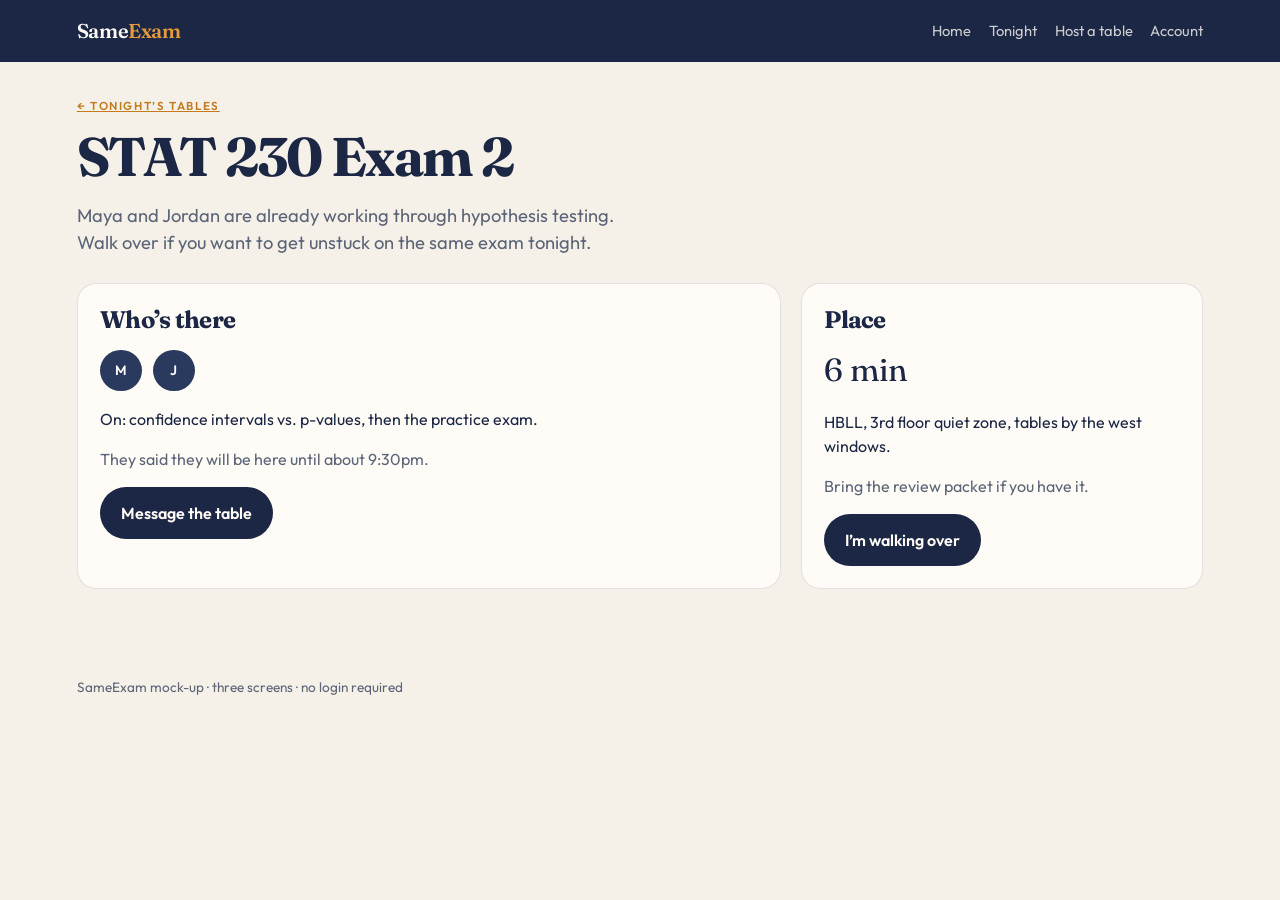
==== table.html @ d0ee442e "Add initial SameExam three-screen mock-up from the AI agent. Landing, tonight's tables, and table de" ====
<!DOCTYPE html>
<html lang="en">
  <head>
    <meta charset="UTF-8" />
    <meta name="viewport" content="width=device-width, initial-scale=1" />
    <title>Table — SameExam</title>
    <link rel="preconnect" href="https://fonts.googleapis.com" />
    <link rel="preconnect" href="https://fonts.gstatic.com" crossorigin />
    <link
      href="https://fonts.googleapis.com/css2?family=Fraunces:opsz,wght@9..144,500;9..144,650&family=Outfit:wght@400;500;600&display=swap"
      rel="stylesheet"
    />
    <link rel="stylesheet" href="css/styles.css" />
  </head>
  <body>
    <header class="topbar">
      <a class="wordmark" href="index.html">Same<span>Exam</span></a>
      <nav class="nav">
        <a href="index.html">Home</a>
        <a href="tonight.html">Tonight</a>
        <a href="tonight.html">Host a table</a>
        <a href="index.html">Account</a>
      </nav>
    </header>

    <main class="page">
      <p class="kicker"><a href="tonight.html">← Tonight’s tables</a></p>
      <h1 id="course">STAT 230 Exam 2</h1>
      <p class="lede" id="summary">
        Maya and Jordan are already working through hypothesis testing. Walk
        over if you want to get unstuck on the same exam tonight.
      </p>

      <div class="detail-grid">
        <section class="panel">
          <h2>Who’s there</h2>
          <div class="people-row" id="people">
            <div class="avatar">M</div>
            <div class="avatar">J</div>
          </div>
          <p id="working">On: confidence intervals vs. p-values, then the practice exam.</p>
          <p class="note">They said they will be here until about 9:30pm.</p>
          <a class="btn btn-primary" href="tonight.html">Message the table</a>
        </section>
        <aside class="panel">
          <h2>Place</h2>
          <p class="walk" id="walk">6 min</p>
          <p id="place">HBLL, 3rd floor quiet zone, tables by the west windows.</p>
          <p class="note">Bring the review packet if you have it.</p>
          <a class="btn btn-secondary" href="index.html">I’m walking over</a>
        </aside>
      </div>
    </main>

    <footer>SameExam mock-up · three screens · no login required</footer>
    <script>
      const tables = {
        stat230: {
          course: "STAT 230 Exam 2",
          summary:
            "Maya and Jordan are already working through hypothesis testing. Walk over if you want to get unstuck on the same exam tonight.",
          people: ["M", "J"],
          working:
            "On: confidence intervals vs. p-values, then the practice exam.",
          walk: "6 min",
          place: "HBLL, 3rd floor quiet zone, tables by the west windows.",
        },
        is201: {
          course: "IS 201 Midterm",
          summary:
            "Alec, Priya, and Sam are practicing ERDs. Walk over if you want to get unstuck on the same exam tonight.",
          people: ["A", "P", "S"],
          working: "On: entity relationships for the bookstore case, then old midterms.",
          walk: "3 min",
          place: "Tanner Building, 2nd floor lobby, the long table by the stairs.",
        },
        cell120: {
          course: "CELL 120 Unit 10",
          summary:
            "Hannah and Luke are reviewing muscle physiology. Walk over if you want to get unstuck on the same exam tonight.",
          people: ["H", "L"],
          working: "On: sliding filament + unit quiz mistakes.",
          walk: "8 min",
          place: "Life Sciences atrium, couches near the south doors.",
        },
      };

      const id = new URLSearchParams(location.search).get("id") || "stat230";
      const t = tables[id] || tables.stat230;
      document.title = t.course + " — SameExam";
      document.getElementById("course").textContent = t.course;
      document.getElementById("summary").textContent = t.summary;
      document.getElementById("working").textContent = t.working;
      document.getElementById("walk").textContent = t.walk;
      document.getElementById("place").textContent = t.place;
      document.getElementById("people").innerHTML = t.people
        .map((p) => '<div class="avatar">' + p + "</div>")
        .join("");
    </script>
  </body>
</html>
---- css/styles.css ----
:root {
  --navy: #1b2744;
  --navy-soft: #2a3a5e;
  --paper: #f6f1e8;
  --paper-2: #efe7d8;
  --ink: #1b2744;
  --muted: #5c6578;
  --amber: #e39a3c;
  --amber-dark: #c47b1e;
  --sage: #3f6b55;
  --white: #fffcf7;
  --line: rgba(27, 39, 68, 0.12);
  --shadow: 0 12px 32px rgba(27, 39, 68, 0.1);
}

* {
  box-sizing: border-box;
}

html,
body {
  margin: 0;
  padding: 0;
}

body {
  font-family: "Outfit", system-ui, sans-serif;
  color: var(--ink);
  background: var(--paper);
  line-height: 1.5;
  min-height: 100vh;
}

a {
  color: inherit;
}

.topbar {
  display: flex;
  align-items: center;
  justify-content: space-between;
  gap: 1rem;
  padding: 1rem 6vw;
  background: var(--navy);
  color: var(--white);
}

.wordmark {
  font-family: "Fraunces", Georgia, serif;
  font-weight: 600;
  font-size: 1.25rem;
  letter-spacing: -0.02em;
  text-decoration: none;
}

.wordmark span {
  color: var(--amber);
}

.nav {
  display: flex;
  flex-wrap: wrap;
  gap: 0.35rem 1.1rem;
  font-size: 0.92rem;
}

.nav a {
  text-decoration: none;
  color: rgba(255, 252, 247, 0.78);
}

.nav a:hover,
.nav a[aria-current="page"] {
  color: var(--white);
}

.hero {
  display: grid;
  grid-template-columns: 1.15fr 0.85fr;
  gap: 2.5rem;
  align-items: center;
  padding: 4rem 6vw 3rem;
}

.kicker {
  text-transform: uppercase;
  letter-spacing: 0.14em;
  font-size: 0.72rem;
  font-weight: 600;
  color: var(--amber-dark);
  margin: 0 0 0.75rem;
}

h1,
h2,
h3 {
  font-family: "Fraunces", Georgia, serif;
  letter-spacing: -0.03em;
  line-height: 1.15;
  margin: 0 0 0.8rem;
}

h1 {
  font-size: clamp(2.1rem, 4.5vw, 3.4rem);
}

.lede {
  font-size: 1.15rem;
  color: var(--muted);
  max-width: 36rem;
  margin: 0 0 1.6rem;
}

.cta-row {
  display: flex;
  flex-wrap: wrap;
  gap: 0.75rem;
  margin-bottom: 1rem;
}

.btn {
  display: inline-flex;
  align-items: center;
  justify-content: center;
  border-radius: 999px;
  padding: 0.8rem 1.25rem;
  text-decoration: none;
  font-weight: 600;
  border: 1.5px solid transparent;
}

.btn-primary,
.btn-secondary {
  background: var(--navy);
  color: var(--white);
}

.btn-ghost {
  background: transparent;
  border-color: var(--navy);
}

.signup {
  display: flex;
  gap: 0.5rem;
  margin-top: 1.25rem;
}

.signup input {
  flex: 1;
  border: 1.5px solid var(--line);
  background: var(--white);
  border-radius: 999px;
  padding: 0.75rem 1rem;
  font: inherit;
}

.hero-card {
  background: var(--white);
  border-radius: 1.5rem;
  padding: 1.4rem;
  box-shadow: var(--shadow);
}

.hero-card h3 {
  font-size: 1.1rem;
}

.features {
  display: grid;
  grid-template-columns: repeat(3, 1fr);
  gap: 1rem;
  padding: 0 6vw 4rem;
}

.feature {
  background: var(--white);
  padding: 1.2rem;
  border-radius: 1rem;
  border: 1px solid var(--line);
}

.page {
  padding: 2.2rem 6vw 4rem;
}

.page-head {
  max-width: 40rem;
  margin-bottom: 1.8rem;
}

.filters {
  display: flex;
  flex-wrap: wrap;
  gap: 0.5rem;
  margin: 1rem 0 1.5rem;
}

.chip {
  border: 1px solid var(--line);
  background: var(--white);
  border-radius: 999px;
  padding: 0.4rem 0.85rem;
  font: inherit;
  font-size: 0.9rem;
}

.chip.active {
  background: var(--navy);
  color: var(--white);
  border-color: var(--navy);
}

.table-list {
  display: grid;
  gap: 1rem;
}

.table-card {
  display: grid;
  grid-template-columns: 1fr auto;
  gap: 0.4rem 1rem;
  background: var(--white);
  padding: 1.2rem 1.3rem;
  border-radius: 1.1rem;
  text-decoration: none;
  border: 1px solid var(--line);
}

.table-card .meta,
.table-card .people,
.table-card .place {
  color: var(--muted);
  font-size: 0.92rem;
}

.badge {
  display: inline-block;
  background: #e7f2ea;
  color: var(--sage);
  font-size: 0.75rem;
  font-weight: 600;
  border-radius: 999px;
  padding: 0.25rem 0.6rem;
}

.detail-grid {
  display: grid;
  grid-template-columns: 1.4fr 0.8fr;
  gap: 1.25rem;
}

.panel {
  background: var(--white);
  border-radius: 1.2rem;
  padding: 1.4rem;
  border: 1px solid var(--line);
}

.people-row {
  display: flex;
  gap: 0.7rem;
  margin: 1rem 0;
}

.avatar {
  width: 2.6rem;
  height: 2.6rem;
  border-radius: 50%;
  background: var(--navy-soft);
  color: var(--white);
  display: grid;
  place-items: center;
  font-weight: 600;
  font-size: 0.85rem;
}

.walk {
  font-family: "Fraunces", Georgia, serif;
  font-size: 2rem;
  margin: 0.2rem 0;
}

.note {
  color: var(--muted);
}

footer {
  padding: 1.5rem 6vw 2.5rem;
  color: var(--muted);
  font-size: 0.85rem;
}

@media (max-width: 800px) {
  .hero,
  .features,
  .detail-grid,
  .table-card {
    grid-template-columns: 1fr;
  }

  .signup {
    flex-direction: column;
  }
}
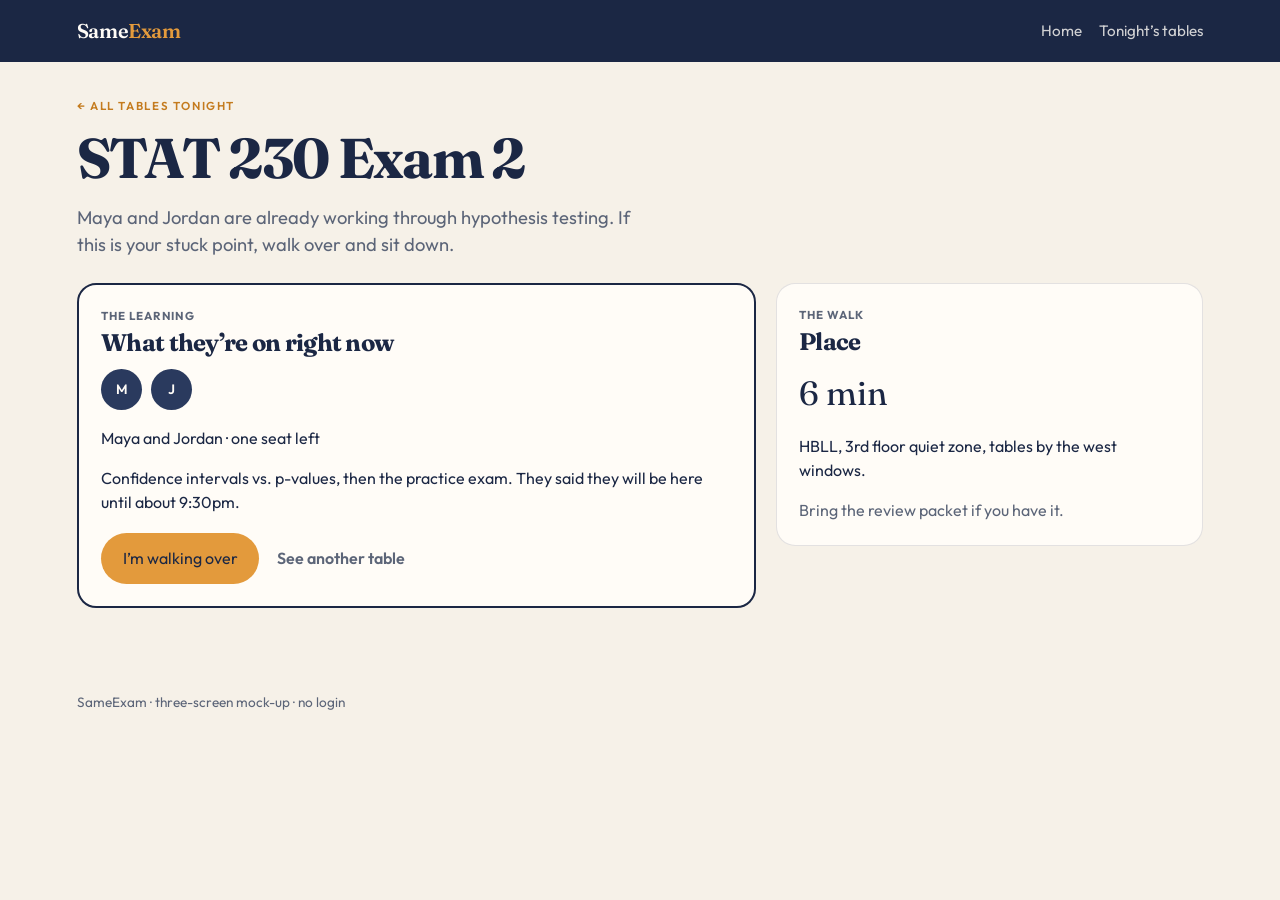
==== commit 26cc767f: "Revise landing and grouping so finding a table is the only first action. Remove competing host/accou" ====
--- a/table.html
+++ b/table.html
@@ -17,71 +17,88 @@
       <a class="wordmark" href="index.html">Same<span>Exam</span></a>
       <nav class="nav">
         <a href="index.html">Home</a>
-        <a href="tonight.html">Tonight</a>
-        <a href="tonight.html">Host a table</a>
-        <a href="index.html">Account</a>
+        <a href="tonight.html">Tonight’s tables</a>
       </nav>
     </header>
 
     <main class="page">
-      <p class="kicker"><a href="tonight.html">← Tonight’s tables</a></p>
+      <p class="kicker"><a href="tonight.html">← All tables tonight</a></p>
       <h1 id="course">STAT 230 Exam 2</h1>
       <p class="lede" id="summary">
-        Maya and Jordan are already working through hypothesis testing. Walk
-        over if you want to get unstuck on the same exam tonight.
+        Maya and Jordan are already working through hypothesis testing. If this
+        is your stuck point, walk over and sit down.
       </p>
 
       <div class="detail-grid">
-        <section class="panel">
-          <h2>Who’s there</h2>
+        <section class="panel panel-primary">
+          <p class="cluster-label">The learning</p>
+          <h2>What they’re on right now</h2>
           <div class="people-row" id="people">
             <div class="avatar">M</div>
             <div class="avatar">J</div>
           </div>
-          <p id="working">On: confidence intervals vs. p-values, then the practice exam.</p>
-          <p class="note">They said they will be here until about 9:30pm.</p>
-          <a class="btn btn-primary" href="tonight.html">Message the table</a>
+          <p id="who">Maya and Jordan · one seat left</p>
+          <p id="working">
+            Confidence intervals vs. p-values, then the practice exam. They
+            said they will be here until about 9:30pm.
+          </p>
+          <div class="actions">
+            <a class="btn btn-primary" id="walk-btn" href="#going">I’m walking over</a>
+            <a class="btn-quiet" href="tonight.html">See another table</a>
+          </div>
+          <p class="note" id="going" hidden>
+            You’re in. No account — just go sit down with them.
+          </p>
         </section>
+
         <aside class="panel">
+          <p class="cluster-label">The walk</p>
           <h2>Place</h2>
           <p class="walk" id="walk">6 min</p>
           <p id="place">HBLL, 3rd floor quiet zone, tables by the west windows.</p>
-          <p class="note">Bring the review packet if you have it.</p>
-          <a class="btn btn-secondary" href="index.html">I’m walking over</a>
+          <p class="note" id="tip">Bring the review packet if you have it.</p>
         </aside>
       </div>
     </main>
 
-    <footer>SameExam mock-up · three screens · no login required</footer>
+    <footer>SameExam · three-screen mock-up · no login</footer>
     <script>
       const tables = {
         stat230: {
           course: "STAT 230 Exam 2",
           summary:
-            "Maya and Jordan are already working through hypothesis testing. Walk over if you want to get unstuck on the same exam tonight.",
+            "Maya and Jordan are already working through hypothesis testing. If this is your stuck point, walk over and sit down.",
           people: ["M", "J"],
+          who: "Maya and Jordan · one seat left",
           working:
-            "On: confidence intervals vs. p-values, then the practice exam.",
+            "Confidence intervals vs. p-values, then the practice exam. They said they will be here until about 9:30pm.",
           walk: "6 min",
           place: "HBLL, 3rd floor quiet zone, tables by the west windows.",
+          tip: "Bring the review packet if you have it.",
         },
         is201: {
           course: "IS 201 Midterm",
           summary:
-            "Alec, Priya, and Sam are practicing ERDs. Walk over if you want to get unstuck on the same exam tonight.",
+            "Alec, Priya, and Sam are practicing ERDs. If this is your stuck point, walk over and sit down.",
           people: ["A", "P", "S"],
-          working: "On: entity relationships for the bookstore case, then old midterms.",
+          who: "Alec, Priya, and Sam · table is open",
+          working:
+            "Entity relationships for the bookstore case, then old midterms. Here until about 9pm.",
           walk: "3 min",
           place: "Tanner Building, 2nd floor lobby, the long table by the stairs.",
+          tip: "Bring the case packet if you have it.",
         },
         cell120: {
           course: "CELL 120 Unit 10",
           summary:
-            "Hannah and Luke are reviewing muscle physiology. Walk over if you want to get unstuck on the same exam tonight.",
+            "Hannah and Luke are reviewing muscle physiology. If this is your stuck point, walk over and sit down.",
           people: ["H", "L"],
-          working: "On: sliding filament + unit quiz mistakes.",
+          who: "Hannah and Luke · two seats left",
+          working:
+            "Sliding filament plus last week’s quiz mistakes. Here until about 10pm.",
           walk: "8 min",
           place: "Life Sciences atrium, couches near the south doors.",
+          tip: "Bring Unit 10 notes if you have them.",
         },
       };
 
@@ -90,12 +107,25 @@
       document.title = t.course + " — SameExam";
       document.getElementById("course").textContent = t.course;
       document.getElementById("summary").textContent = t.summary;
+      document.getElementById("who").textContent = t.who;
       document.getElementById("working").textContent = t.working;
       document.getElementById("walk").textContent = t.walk;
       document.getElementById("place").textContent = t.place;
+      document.getElementById("tip").textContent = t.tip;
       document.getElementById("people").innerHTML = t.people
         .map((p) => '<div class="avatar">' + p + "</div>")
         .join("");
+
+      document.getElementById("walk-btn").addEventListener("click", (e) => {
+        e.preventDefault();
+        const note = document.getElementById("going");
+        note.hidden = false;
+        note.textContent =
+          "You’re walking over. They are on " +
+          t.course +
+          " — sit down and get unstuck.";
+        note.scrollIntoView({ behavior: "smooth", block: "nearest" });
+      });
     </script>
   </body>
 </html>
--- a/css/styles.css
+++ b/css/styles.css
@@ -2,15 +2,15 @@
   --navy: #1b2744;
   --navy-soft: #2a3a5e;
   --paper: #f6f1e8;
-  --paper-2: #efe7d8;
   --ink: #1b2744;
   --muted: #5c6578;
   --amber: #e39a3c;
   --amber-dark: #c47b1e;
   --sage: #3f6b55;
+  --sage-bg: #e7f2ea;
   --white: #fffcf7;
   --line: rgba(27, 39, 68, 0.12);
-  --shadow: 0 12px 32px rgba(27, 39, 68, 0.1);
+  --shadow: 0 14px 36px rgba(27, 39, 68, 0.1);
 }
 
 * {
@@ -59,14 +59,13 @@
 
 .nav {
   display: flex;
-  flex-wrap: wrap;
-  gap: 0.35rem 1.1rem;
-  font-size: 0.92rem;
+  gap: 1.1rem;
+  font-size: 0.95rem;
 }
 
 .nav a {
   text-decoration: none;
-  color: rgba(255, 252, 247, 0.78);
+  color: rgba(255, 252, 247, 0.8);
 }
 
 .nav a:hover,
@@ -76,10 +75,10 @@
 
 .hero {
   display: grid;
-  grid-template-columns: 1.15fr 0.85fr;
-  gap: 2.5rem;
+  grid-template-columns: 1.2fr 0.8fr;
+  gap: 2.75rem;
   align-items: center;
-  padding: 4rem 6vw 3rem;
+  padding: 4.2rem 6vw 2.2rem;
 }
 
 .kicker {
@@ -89,6 +88,10 @@
   font-weight: 600;
   color: var(--amber-dark);
   margin: 0 0 0.75rem;
+}
+
+.kicker a {
+  text-decoration: none;
 }
 
 h1,
@@ -101,21 +104,14 @@
 }
 
 h1 {
-  font-size: clamp(2.1rem, 4.5vw, 3.4rem);
+  font-size: clamp(2.15rem, 4.6vw, 3.5rem);
 }
 
 .lede {
   font-size: 1.15rem;
   color: var(--muted);
   max-width: 36rem;
-  margin: 0 0 1.6rem;
-}
-
-.cta-row {
-  display: flex;
-  flex-wrap: wrap;
-  gap: 0.75rem;
-  margin-bottom: 1rem;
+  margin: 0 0 1.5rem;
 }
 
 .btn {
@@ -123,61 +119,80 @@
   align-items: center;
   justify-content: center;
   border-radius: 999px;
-  padding: 0.8rem 1.25rem;
-  text-decoration: none;
-  font-weight: 600;
-  border: 1.5px solid transparent;
-}
-
-.btn-primary,
-.btn-secondary {
-  background: var(--navy);
-  color: var(--white);
-}
-
-.btn-ghost {
-  background: transparent;
-  border-color: var(--navy);
-}
-
-.signup {
-  display: flex;
-  gap: 0.5rem;
-  margin-top: 1.25rem;
-}
-
-.signup input {
-  flex: 1;
-  border: 1.5px solid var(--line);
+  padding: 0.85rem 1.35rem;
+  text-decoration: none;
+  font-weight: 600;
+  border: 0;
+  font: inherit;
+  cursor: pointer;
+}
+
+.btn-primary {
+  background: var(--amber);
+  color: var(--navy);
+}
+
+.btn-primary:hover {
+  background: #ebb056;
+}
+
+.btn-quiet {
+  color: var(--muted);
+  text-decoration: none;
+  font-weight: 600;
+}
+
+.support {
+  margin: 1rem 0 0;
+  color: var(--muted);
+  font-size: 0.95rem;
+}
+
+.preview {
   background: var(--white);
-  border-radius: 999px;
-  padding: 0.75rem 1rem;
-  font: inherit;
-}
-
-.hero-card {
-  background: var(--white);
-  border-radius: 1.5rem;
-  padding: 1.4rem;
+  border-radius: 1.4rem;
+  padding: 0;
   box-shadow: var(--shadow);
-}
-
-.hero-card h3 {
-  font-size: 1.1rem;
-}
-
-.features {
-  display: grid;
-  grid-template-columns: repeat(3, 1fr);
-  gap: 1rem;
-  padding: 0 6vw 4rem;
-}
-
-.feature {
-  background: var(--white);
-  padding: 1.2rem;
-  border-radius: 1rem;
+  overflow: hidden;
+  text-decoration: none;
+  display: block;
   border: 1px solid var(--line);
+}
+
+.preview-label {
+  background: var(--sage-bg);
+  color: var(--sage);
+  font-size: 0.75rem;
+  font-weight: 700;
+  letter-spacing: 0.08em;
+  text-transform: uppercase;
+  padding: 0.7rem 1.3rem;
+}
+
+.preview-body {
+  padding: 1.2rem 1.3rem 1.35rem;
+}
+
+.preview h3 {
+  font-size: 1.35rem;
+  margin-bottom: 0.35rem;
+}
+
+.cluster {
+  margin: 0.85rem 0 0;
+}
+
+.cluster-label {
+  font-size: 0.72rem;
+  font-weight: 700;
+  letter-spacing: 0.08em;
+  text-transform: uppercase;
+  color: var(--muted);
+  margin: 0 0 0.25rem;
+}
+
+.cluster p {
+  margin: 0;
 }
 
 .page {
@@ -186,14 +201,14 @@
 
 .page-head {
   max-width: 40rem;
-  margin-bottom: 1.8rem;
+  margin-bottom: 0.5rem;
 }
 
 .filters {
   display: flex;
   flex-wrap: wrap;
   gap: 0.5rem;
-  margin: 1rem 0 1.5rem;
+  margin: 1rem 0 1.6rem;
 }
 
 .chip {
@@ -203,6 +218,7 @@
   padding: 0.4rem 0.85rem;
   font: inherit;
   font-size: 0.9rem;
+  cursor: pointer;
 }
 
 .chip.active {
@@ -219,35 +235,45 @@
 .table-card {
   display: grid;
   grid-template-columns: 1fr auto;
-  gap: 0.4rem 1rem;
+  gap: 0.15rem 1.2rem;
   background: var(--white);
-  padding: 1.2rem 1.3rem;
-  border-radius: 1.1rem;
+  padding: 1.2rem 1.3rem 1.3rem;
+  border-radius: 1.15rem;
   text-decoration: none;
   border: 1px solid var(--line);
 }
 
-.table-card .meta,
-.table-card .people,
-.table-card .place {
-  color: var(--muted);
-  font-size: 0.92rem;
+.table-card h2 {
+  margin: 0;
+  font-size: 1.45rem;
 }
 
 .badge {
   display: inline-block;
-  background: #e7f2ea;
+  align-self: start;
+  background: var(--sage-bg);
   color: var(--sage);
   font-size: 0.75rem;
-  font-weight: 600;
+  font-weight: 700;
   border-radius: 999px;
-  padding: 0.25rem 0.6rem;
+  padding: 0.28rem 0.65rem;
+}
+
+.card-clusters {
+  grid-column: 1 / -1;
+  display: grid;
+  grid-template-columns: 1fr 1fr;
+  gap: 0.9rem 1.5rem;
+  margin-top: 0.85rem;
+  padding-top: 0.9rem;
+  border-top: 1px solid var(--line);
 }
 
 .detail-grid {
   display: grid;
-  grid-template-columns: 1.4fr 0.8fr;
+  grid-template-columns: 1.35fr 0.85fr;
   gap: 1.25rem;
+  align-items: start;
 }
 
 .panel {
@@ -257,15 +283,19 @@
   border: 1px solid var(--line);
 }
 
+.panel-primary {
+  border: 2px solid var(--navy);
+}
+
 .people-row {
   display: flex;
-  gap: 0.7rem;
-  margin: 1rem 0;
+  gap: 0.55rem;
+  margin: 0.35rem 0 0.8rem;
 }
 
 .avatar {
-  width: 2.6rem;
-  height: 2.6rem;
+  width: 2.55rem;
+  height: 2.55rem;
   border-radius: 50%;
   background: var(--navy-soft);
   color: var(--white);
@@ -277,29 +307,34 @@
 
 .walk {
   font-family: "Fraunces", Georgia, serif;
-  font-size: 2rem;
-  margin: 0.2rem 0;
+  font-size: 2.1rem;
+  margin: 0.15rem 0 0.35rem;
 }
 
 .note {
   color: var(--muted);
+  margin: 0.4rem 0 0;
+}
+
+.actions {
+  display: flex;
+  flex-wrap: wrap;
+  align-items: center;
+  gap: 0.9rem 1.1rem;
+  margin-top: 1.2rem;
 }
 
 footer {
-  padding: 1.5rem 6vw 2.5rem;
+  padding: 1.2rem 6vw 2.4rem;
   color: var(--muted);
   font-size: 0.85rem;
 }
 
 @media (max-width: 800px) {
   .hero,
-  .features,
   .detail-grid,
+  .card-clusters,
   .table-card {
     grid-template-columns: 1fr;
   }
-
-  .signup {
-    flex-direction: column;
-  }
-}
+}
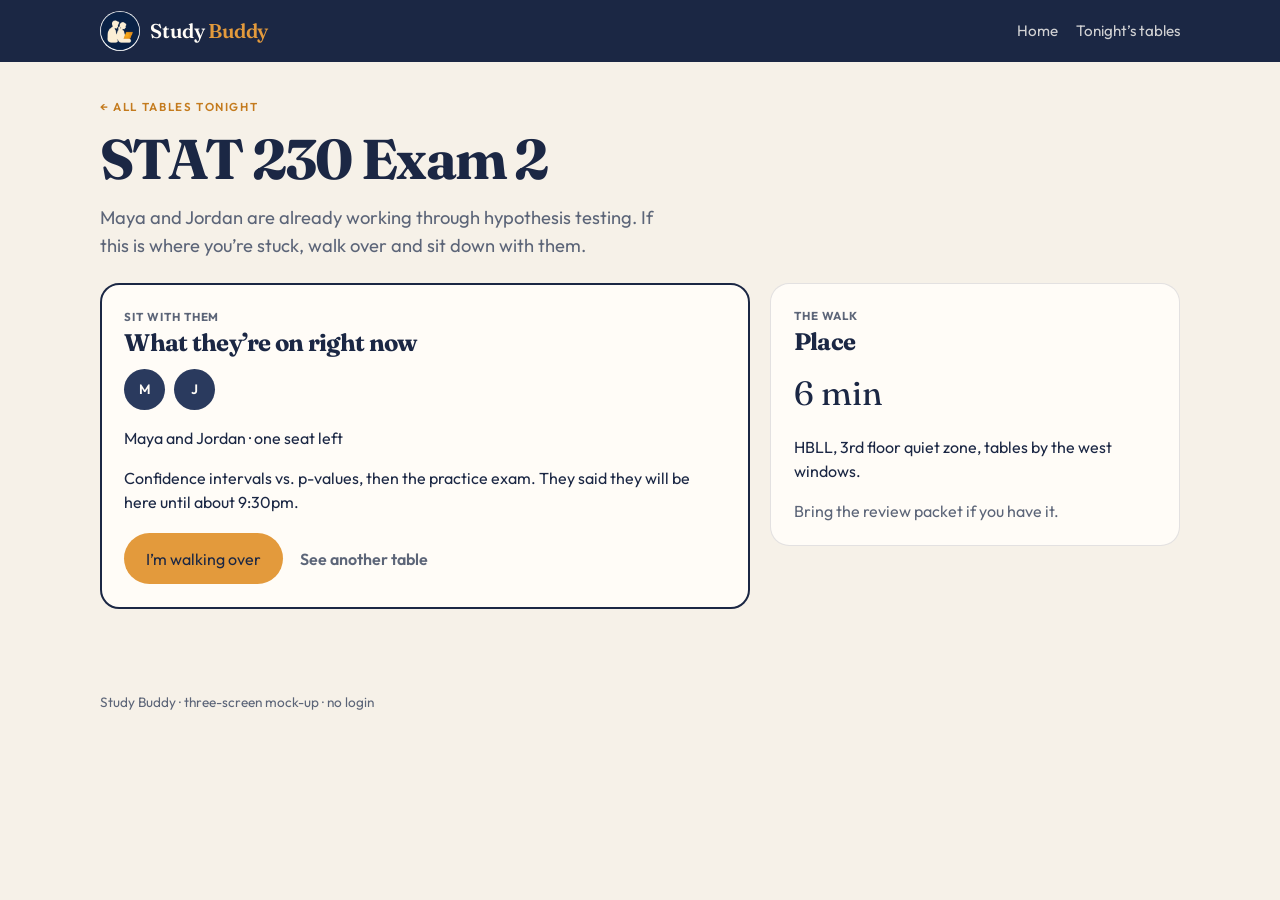
==== commit db761eee: "Rebrand to Study Buddy and rewrite the need around who to turn to. Add the approved two-person logo," ====
--- a/table.html
+++ b/table.html
@@ -3,7 +3,7 @@
   <head>
     <meta charset="UTF-8" />
     <meta name="viewport" content="width=device-width, initial-scale=1" />
-    <title>Table — SameExam</title>
+    <title>Table — Study Buddy</title>
     <link rel="preconnect" href="https://fonts.googleapis.com" />
     <link rel="preconnect" href="https://fonts.gstatic.com" crossorigin />
     <link
@@ -14,24 +14,29 @@
   </head>
   <body>
     <header class="topbar">
-      <a class="wordmark" href="index.html">Same<span>Exam</span></a>
-      <nav class="nav">
-        <a href="index.html">Home</a>
-        <a href="tonight.html">Tonight’s tables</a>
-      </nav>
+      <div class="wrap bar-inner">
+        <a class="brand" href="index.html">
+          <img class="logo" src="img/logo.png" alt="" width="40" height="40" />
+          <span class="wordmark">Study <span>Buddy</span></span>
+        </a>
+        <nav class="nav">
+          <a href="index.html">Home</a>
+          <a href="tonight.html">Tonight’s tables</a>
+        </nav>
+      </div>
     </header>
 
-    <main class="page">
+    <main class="page wrap">
       <p class="kicker"><a href="tonight.html">← All tables tonight</a></p>
       <h1 id="course">STAT 230 Exam 2</h1>
       <p class="lede" id="summary">
         Maya and Jordan are already working through hypothesis testing. If this
-        is your stuck point, walk over and sit down.
+        is where you’re stuck, walk over and sit down with them.
       </p>
 
       <div class="detail-grid">
         <section class="panel panel-primary">
-          <p class="cluster-label">The learning</p>
+          <p class="cluster-label">Sit with them</p>
           <h2>What they’re on right now</h2>
           <div class="people-row" id="people">
             <div class="avatar">M</div>
@@ -61,13 +66,13 @@
       </div>
     </main>
 
-    <footer>SameExam · three-screen mock-up · no login</footer>
+    <footer class="wrap">Study Buddy · three-screen mock-up · no login</footer>
     <script>
       const tables = {
         stat230: {
           course: "STAT 230 Exam 2",
           summary:
-            "Maya and Jordan are already working through hypothesis testing. If this is your stuck point, walk over and sit down.",
+            "Maya and Jordan are already working through hypothesis testing. If this is where you’re stuck, walk over and sit down with them.",
           people: ["M", "J"],
           who: "Maya and Jordan · one seat left",
           working:
@@ -79,7 +84,7 @@
         is201: {
           course: "IS 201 Midterm",
           summary:
-            "Alec, Priya, and Sam are practicing ERDs. If this is your stuck point, walk over and sit down.",
+            "Alec, Priya, and Sam are practicing ERDs. If this is where you’re stuck, walk over and sit down with them.",
           people: ["A", "P", "S"],
           who: "Alec, Priya, and Sam · table is open",
           working:
@@ -91,7 +96,7 @@
         cell120: {
           course: "CELL 120 Unit 10",
           summary:
-            "Hannah and Luke are reviewing muscle physiology. If this is your stuck point, walk over and sit down.",
+            "Hannah and Luke are reviewing muscle physiology. If this is where you’re stuck, walk over and sit down with them.",
           people: ["H", "L"],
           who: "Hannah and Luke · two seats left",
           working:
@@ -104,7 +109,7 @@
 
       const id = new URLSearchParams(location.search).get("id") || "stat230";
       const t = tables[id] || tables.stat230;
-      document.title = t.course + " — SameExam";
+      document.title = t.course + " — Study Buddy";
       document.getElementById("course").textContent = t.course;
       document.getElementById("summary").textContent = t.summary;
       document.getElementById("who").textContent = t.who;
@@ -121,9 +126,9 @@
         const note = document.getElementById("going");
         note.hidden = false;
         note.textContent =
-          "You’re walking over. They are on " +
+          "You’re walking over. Sit down with them and get unstuck on " +
           t.course +
-          " — sit down and get unstuck.";
+          ".";
         note.scrollIntoView({ behavior: "smooth", block: "nearest" });
       });
     </script>
--- a/css/styles.css
+++ b/css/styles.css
@@ -35,14 +35,38 @@
   color: inherit;
 }
 
+.wrap {
+  width: min(1080px, calc(100% - 8vw));
+  margin-left: auto;
+  margin-right: auto;
+}
+
 .topbar {
+  background: var(--navy);
+  color: var(--white);
+}
+
+.bar-inner {
   display: flex;
   align-items: center;
   justify-content: space-between;
   gap: 1rem;
-  padding: 1rem 6vw;
+  padding: 0.7rem 0;
+}
+
+.brand {
+  display: flex;
+  align-items: center;
+  gap: 0.65rem;
+  text-decoration: none;
+}
+
+.logo {
+  width: 40px;
+  height: 40px;
+  border-radius: 50%;
+  display: block;
   background: var(--navy);
-  color: var(--white);
 }
 
 .wordmark {
@@ -78,7 +102,7 @@
   grid-template-columns: 1.2fr 0.8fr;
   gap: 2.75rem;
   align-items: center;
-  padding: 4.2rem 6vw 2.2rem;
+  padding: 4.2rem 0 2.2rem;
 }
 
 .kicker {
@@ -196,7 +220,7 @@
 }
 
 .page {
-  padding: 2.2rem 6vw 4rem;
+  padding: 2.2rem 0 4rem;
 }
 
 .page-head {
@@ -325,7 +349,7 @@
 }
 
 footer {
-  padding: 1.2rem 6vw 2.4rem;
+  padding: 1.2rem 0 2.4rem;
   color: var(--muted);
   font-size: 0.85rem;
 }
